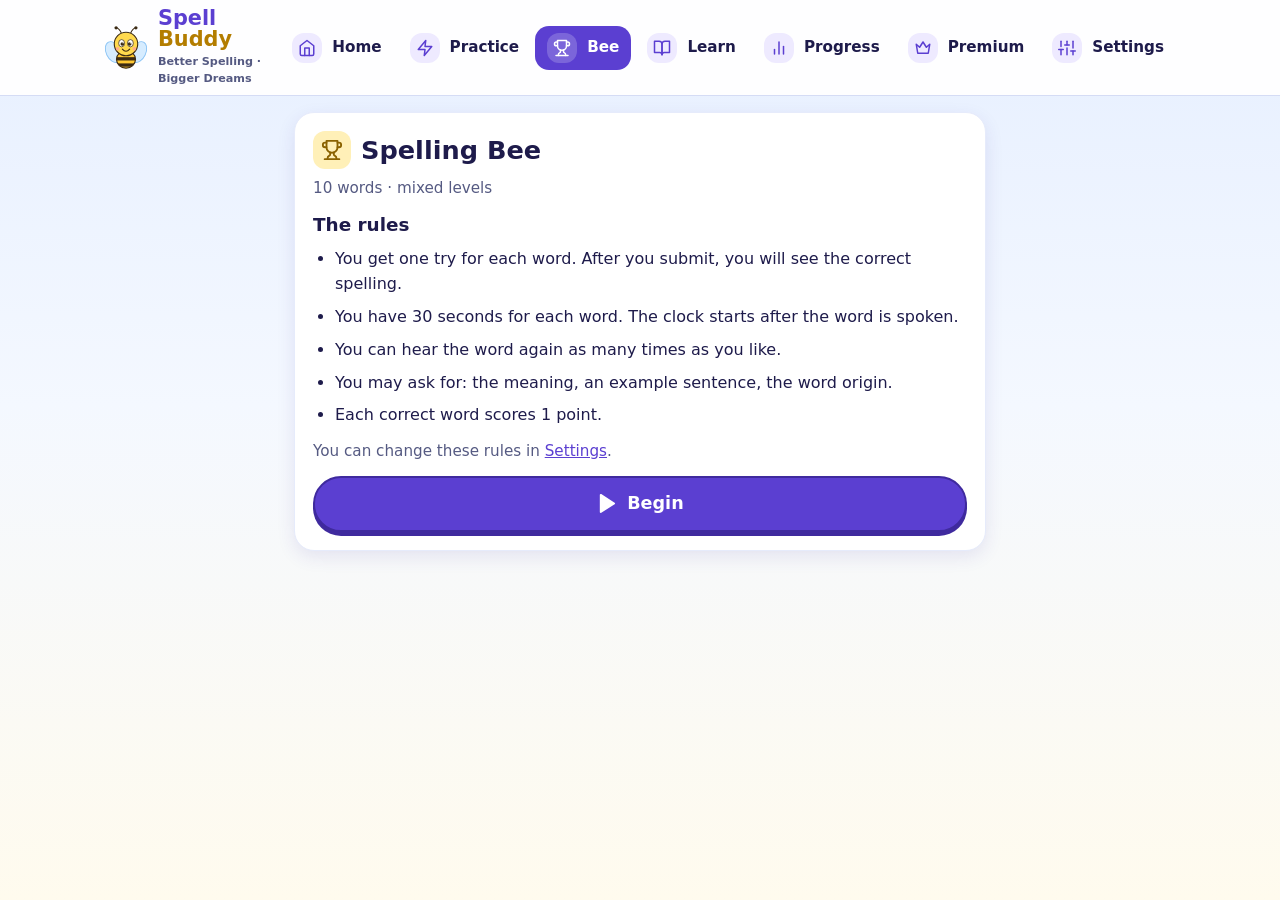
==== frontend/bee.html @ 81fe0459 "Spell Buddy frontend" ====
<!DOCTYPE html>
<html lang="en">
<head>
  <meta charset="UTF-8">
  <meta name="viewport" content="width=device-width, initial-scale=1">
  <title>Spelling Bee · Spell Buddy</title>
  <link rel="icon" href="assets/bee.svg" type="image/svg+xml">
  <link rel="stylesheet" href="css/style.css">
  <link rel="stylesheet" href="css/practice.css">
  <link rel="stylesheet" href="css/bee.css">
  <link rel="stylesheet" href="css/responsive.css">
  <link rel="stylesheet" href="css/icons.css">
</head>
<body>
<header id="site-header" class="site-header"></header>
<main class="container">

  <section id="loading" class="card" aria-busy="true">
    <span class="skeleton block"></span>
    <span class="skeleton line"></span>
    <span class="skeleton line"></span>
  </section>

  <section id="ready" class="card" hidden>
    <h1 class="with-ico">
      <span class="h-badge c-yellow" aria-hidden="true"><svg class="icon" focusable="false"><use href="assets/icons.svg#trophy"/></svg></span>
      <span id="readyTitle">Spelling Bee</span>
    </h1>
    <p id="readyInfo" class="muted"></p>
    <h2>The rules</h2>
    <ul id="rulesList" class="rules"></ul>
    <p class="muted">You can change these rules in <a href="settings.html">Settings</a>.</p>
    <p id="speechWarning" class="warn" hidden>This browser cannot speak words aloud. Try Chrome, Edge or Safari.</p>
    <button id="beginBtn" class="btn primary big" type="button">
      <svg class="icon fill" aria-hidden="true" focusable="false"><use href="assets/icons.svg#play"/></svg>
      <span>Begin</span>
    </button>
  </section>

  <section id="play" class="card" hidden>
    <div class="session-top">
      <a class="back" href="index.html">
        <svg class="icon" aria-hidden="true" focusable="false"><use href="assets/icons.svg#arrow-left"/></svg>
        <span>Home</span>
      </a>
      <span id="progress" class="pill"></span>
    </div>
    <div id="progressTrack" class="bar purple" role="progressbar" aria-label="Round progress" aria-valuemin="0" aria-valuemax="100" aria-valuenow="0">
      <span id="barFill" class="bar-fill"></span>
    </div>
    <p id="scoreboard" class="scoreboard" hidden></p>
    <div id="timerBox" class="timer" hidden>
      <div id="timerBar" class="timer-bar"></div>
      <span id="timerText" class="timer-text"></span>
    </div>

    <button id="hearBtn" class="btn accent big" type="button">
      <svg class="icon" aria-hidden="true" focusable="false"><use href="assets/icons.svg#volume"/></svg>
      <span>Hear the word again</span>
    </button>
    <div class="helpers">
      <button id="meaningBtn" class="btn small" type="button"><svg class="icon" aria-hidden="true" focusable="false"><use href="assets/icons.svg#book"/></svg><span>Meaning</span></button>
      <button id="sentenceBtn" class="btn small" type="button"><svg class="icon" aria-hidden="true" focusable="false"><use href="assets/icons.svg#message"/></svg><span>Sentence</span></button>
      <button id="originBtn" class="btn small" type="button" hidden><svg class="icon" aria-hidden="true" focusable="false"><use href="assets/icons.svg#globe"/></svg><span>Origin</span></button>
    </div>
    <p id="aidText" class="aid" hidden></p>

    <label for="answer" class="muted">Spell the word you heard</label>
    <input id="answer" class="answer" type="text" autocomplete="off" autocapitalize="off" autocorrect="off" spellcheck="false">
    <p id="feedback" class="feedback" role="status" aria-live="polite"></p>
    <p id="compLine" class="comp-line" role="status" aria-live="polite" hidden></p>
    <button id="actionBtn" class="btn primary big" type="button">
      <svg class="icon" aria-hidden="true" focusable="false"><use href="assets/icons.svg#check"/></svg>
      <span>Submit</span>
    </button>
  </section>

  <section id="done" class="card center" hidden>
    <img class="mascot bob" src="assets/bee.svg" width="90" height="97" alt="">
    <h2 id="doneTitle">Round complete</h2>
    <p id="scoreText" class="score"></p>
    <p id="matchResult" class="match-result" hidden></p>
    <div id="missedBox" hidden>
      <h2>Words to practise</h2>
      <ul id="missedList" class="missed"></ul>
    </div>
    <a id="playAgain" class="btn primary big" href="bee.html">Play again</a>
    <a class="btn big ghost" href="index.html">Home</a>
  </section>

  <section id="error" class="card" hidden>
    <p id="errorMsg"></p>
    <a class="btn primary" href="index.html">Back home</a>
  </section>

</main>
<script type="module" src="js/app.js"></script>
<script type="module" src="js/bee.js"></script>
</body>
</html>
---- frontend/css/style.css ----
:root{
  --purple:#5b3fd1;--purple-dark:#3f2a9e;--purple-soft:#eeeaff;
  --yellow:#ffc933;--yellow-dark:#c99400;--yellow-soft:#fff3c4;
  --ink:#1e1b4b;--muted:#555a82;--card:#fff;--line:#d5dcf5;
  --good:#15803d;--good-soft:#dcfce7;
  --bad:#b45309;--bad-soft:#ffedd5;
  --warn:#9a5b00;
  --radius:20px;--radius-sm:14px;
  --shadow:0 6px 18px rgba(63,42,158,.10);
  --font:"Segoe UI Rounded","Nunito","Segoe UI",system-ui,-apple-system,Roboto,sans-serif;
}
*{box-sizing:border-box}
[hidden]{display:none!important}
html{-webkit-text-size-adjust:100%}
body{margin:0;min-height:100vh;font-family:var(--font);color:var(--ink);line-height:1.55;background:linear-gradient(180deg,#e6efff 0%,#f4f8ff 45%,#fffbee 100%);background-attachment:fixed}
h1{font-size:1.6rem;line-height:1.2;margin:0 0 8px;font-weight:900}
h2{font-size:1.15rem;margin:0 0 8px;font-weight:900}
p{margin:0 0 10px}
a{color:var(--purple)}
img{max-width:100%;height:auto}
:focus-visible{outline:3px solid var(--purple);outline-offset:3px}

.container{max-width:640px;margin:0 auto;padding:16px 14px 40px}
.muted{color:var(--muted);font-size:.95rem}
.center{text-align:center}
.warn{color:var(--warn);font-weight:700}

/* ---------- header and navigation ---------- */
.site-header{position:sticky;top:0;z-index:50;background:rgba(255,255,255,.96);border-bottom:1px solid var(--line)}
.nav{max-width:1100px;margin:0 auto;padding:8px 14px;display:flex;align-items:center;gap:12px;position:relative}
.brand{display:flex;align-items:center;gap:10px;text-decoration:none;color:var(--ink);margin-right:auto}
.brand img{width:44px;height:48px}
.brand-name{display:block;font-weight:900;font-size:1.3rem;line-height:1;color:var(--purple)}
.brand-name b{color:#b37d00}
.brand small{display:block;font-size:.7rem;color:var(--muted);font-weight:700;margin-top:3px}

.nav-toggle{display:inline-flex;align-items:center;gap:10px;min-height:48px;padding:0 16px;border:2px solid var(--purple);background:var(--purple-soft);color:var(--purple-dark);border-radius:999px;font:inherit;font-weight:800;cursor:pointer}
.burger{position:relative;display:inline-block;width:20px;height:14px}
.burger i{position:absolute;left:0;width:100%;height:3px;border-radius:3px;background:currentColor;transition:transform .25s,opacity .2s,top .25s}
.burger i:nth-child(1){top:0}
.burger i:nth-child(2){top:5.5px}
.burger i:nth-child(3){top:11px}
.nav-toggle[aria-expanded="true"] .burger i:nth-child(1){top:5.5px;transform:rotate(45deg)}
.nav-toggle[aria-expanded="true"] .burger i:nth-child(2){opacity:0}
.nav-toggle[aria-expanded="true"] .burger i:nth-child(3){top:5.5px;transform:rotate(-45deg)}

.nav-menu{position:absolute;top:calc(100% + 6px);left:12px;right:12px;z-index:60;display:grid;grid-template-columns:repeat(2,1fr);gap:8px;padding:12px;background:#fff;border:2px solid var(--line);border-radius:var(--radius);box-shadow:0 18px 40px rgba(30,27,75,.28);opacity:0;visibility:hidden;transform:translateY(-10px) scale(.98);transform-origin:top right;transition:opacity .2s,transform .2s,visibility .2s}
.nav-menu.open{opacity:1;visibility:visible;transform:none}
.nav-menu a{display:flex;align-items:center;gap:10px;min-height:56px;padding:8px 12px;border-radius:var(--radius-sm);text-decoration:none;color:var(--ink);font-weight:800;background:#f4f6ff}
.nav-menu a .ico{display:grid;place-items:center;flex:none;width:38px;height:38px;border-radius:12px;background:#fff;font-size:1.25rem;box-shadow:0 1px 0 var(--line)}
.nav-menu a[aria-current="page"]{background:var(--purple);color:#fff}
.nav-menu a:last-child:nth-child(odd){grid-column:1/-1}
.nav-backdrop{position:fixed;inset:0;z-index:40;background:rgba(30,27,75,.4);opacity:0;visibility:hidden;transition:opacity .2s,visibility .2s}
.nav-backdrop.show{opacity:1;visibility:visible}

@media (max-width:419px){.brand small{display:none}}
@media (min-width:600px){.nav-menu{left:auto;right:14px;width:380px}}
@media (min-width:980px){
  .nav-toggle,.nav-backdrop{display:none}
  .nav-menu{position:static;width:auto;display:flex;gap:4px;padding:0;background:none;border:0;box-shadow:none;opacity:1;visibility:visible;transform:none}
  .nav-menu a{min-height:44px;padding:6px 12px;background:none;font-size:.95rem}
  .nav-menu a .ico{width:30px;height:30px;font-size:1rem;background:var(--purple-soft);box-shadow:none}
  .nav-menu a:hover{background:var(--purple-soft)}
  .nav-menu a[aria-current="page"]{background:var(--purple);color:#fff}
  .nav-menu a:last-child:nth-child(odd){grid-column:auto}
}

/* ---------- cards, buttons ---------- */
.card{background:var(--card);border:1px solid #e6ebfb;border-radius:var(--radius);padding:18px;box-shadow:var(--shadow);margin-bottom:16px;animation:rise .4s ease both}
.pill{display:inline-block;background:var(--purple-soft);color:var(--purple-dark);font-weight:800;padding:4px 12px;border-radius:999px;font-size:.9rem}
.btn{display:inline-flex;align-items:center;justify-content:center;gap:8px;min-height:50px;padding:10px 20px;border:2px solid var(--purple);background:#fff;color:var(--purple-dark);border-radius:999px;font:inherit;font-size:1rem;font-weight:800;text-decoration:none;text-align:center;cursor:pointer;transition:transform .08s,box-shadow .08s,background .15s}
.btn:hover{background:var(--purple-soft)}
.btn:active{transform:translateY(2px)}
.btn.primary{background:var(--purple);border-color:var(--purple-dark);color:#fff;box-shadow:0 4px 0 var(--purple-dark)}
.btn.primary:hover{background:#6a4fe0}
.btn.primary:active{transform:translateY(3px);box-shadow:0 1px 0 var(--purple-dark)}
.btn.accent{background:var(--yellow);border-color:var(--yellow-dark);color:#3b2a00;box-shadow:0 4px 0 var(--yellow-dark)}
.btn.accent:hover{background:#ffd65c}
.btn.accent:active{transform:translateY(3px);box-shadow:0 1px 0 var(--yellow-dark)}
.btn.ghost{border-color:var(--line);color:var(--muted);background:transparent}
.btn.small{min-height:44px;padding:6px 16px;font-size:.95rem}
.btn.big{display:flex;width:100%;margin-top:12px;min-height:56px;font-size:1.1rem}
.btn:disabled{opacity:.5;cursor:not-allowed;box-shadow:none}

/* ---------- level chips ---------- */
.chips{border:0;padding:0;margin:12px 0;display:grid;grid-template-columns:repeat(2,1fr);gap:8px}
.chips legend{font-weight:800;margin-bottom:6px;padding:0}
.chips.row3{grid-template-columns:repeat(3,1fr)}
.chips.row4{grid-template-columns:repeat(4,1fr)}
.chip{position:relative;display:block}
.chip input{position:absolute;opacity:0;width:100%;height:100%;margin:0;cursor:pointer}
.chip span{display:block;text-align:center;border:2px solid var(--line);border-radius:999px;padding:11px 4px;font-weight:800;font-size:.95rem;background:#fff;color:var(--ink)}
.chip input:checked+span{border-color:var(--purple);background:var(--purple);color:#fff}
.chip input:focus-visible+span{outline:3px solid var(--purple);outline-offset:3px}

/* ---------- progress bar ---------- */
.bar{height:16px;background:#e3e8fb;border-radius:999px;overflow:hidden}
.bar-fill{display:block;height:100%;width:0;border-radius:999px;background:linear-gradient(90deg,#22c55e,#16a34a);transition:width .5s ease}
.bar.purple .bar-fill{background:linear-gradient(90deg,#8a6cff,var(--purple))}

/* ---------- skeleton and mascot ---------- */
.skeleton{display:block;border-radius:10px;background:linear-gradient(90deg,#e8ebfa 25%,#f5f6fd 50%,#e8ebfa 75%);background-size:200% 100%;animation:shine 1.2s infinite}
.skeleton.block{height:90px;margin-bottom:12px}
.skeleton.line{height:16px;margin:8px 0}
.mascot{display:block}
.bob{animation:bob 3.2s ease-in-out infinite}

@keyframes shine{to{background-position:-200% 0}}
@keyframes rise{from{opacity:0;transform:translateY(10px)}to{opacity:1;transform:none}}
@keyframes bob{0%,100%{transform:translateY(0)}50%{transform:translateY(-6px)}}
@keyframes pop{0%{transform:scale(.92);opacity:.4}60%{transform:scale(1.04)}100%{transform:scale(1);opacity:1}}
@media (prefers-reduced-motion:reduce){*,*::before,*::after{animation:none!important;transition:none!important}}
---- frontend/css/practice.css ----
.session-top{display:flex;justify-content:space-between;align-items:center;gap:8px;margin-bottom:10px}
.back{display:inline-flex;align-items:center;min-height:44px;font-weight:800;text-decoration:none}
.prompt{text-align:center;font-weight:800;color:var(--muted);margin:14px 0 0}
.ready-card{text-align:center}
.ready-card .mascot{margin:0 auto 8px;width:110px}

.speaker{display:flex;flex-direction:column;align-items:center;gap:10px;margin:8px auto 16px;padding:0;background:none;border:0;font:inherit;font-weight:800;color:var(--purple-dark);cursor:pointer}
.speaker-icon{display:grid;place-items:center;width:112px;height:112px;border-radius:50%;font-size:3rem;color:#fff;background:radial-gradient(circle at 30% 25%,#8a6cff,var(--purple));box-shadow:0 8px 0 var(--purple-dark),0 14px 24px rgba(63,42,158,.35);transition:transform .1s,box-shadow .1s}
.speaker:active .speaker-icon{transform:translateY(5px);box-shadow:0 3px 0 var(--purple-dark)}
.speaker:focus-visible{outline:3px solid var(--purple);outline-offset:6px;border-radius:24px}

.helpers{display:flex;flex-wrap:wrap;justify-content:center;gap:8px;margin:8px 0}
.aid{background:var(--purple-soft);border-radius:var(--radius-sm);padding:10px 14px;margin:8px 0}
.answer{width:100%;margin:8px 0;padding:16px;font:inherit;font-size:1.6rem;font-weight:800;text-align:center;color:var(--ink);background:#fff;border:3px solid var(--line);border-radius:var(--radius)}
.answer:focus{outline:none;border-color:var(--purple);box-shadow:0 0 0 4px rgba(91,63,209,.2)}
.answer:disabled{background:#f1f2f9}

.feedback{min-height:1.8em;margin:10px 0;border-radius:var(--radius-sm);font-weight:800;text-align:center}
.feedback:not(:empty){padding:10px 12px}
.feedback.good{background:var(--good-soft);color:#14532d;animation:pop .35s}
.feedback.bad{background:var(--bad-soft);color:#7c2d12;animation:pop .35s}
.feedback.warn{background:var(--yellow-soft);color:#6b4500}

.score{margin:0;text-align:center;font-size:3.2rem;font-weight:900;color:var(--purple-dark)}
.missed{padding-left:22px}
---- frontend/css/bee.css ----
.rules{padding-left:22px;margin:8px 0 12px}
.rules li{margin:8px 0}
.timer{position:relative;height:34px;margin:0 0 12px;overflow:hidden;border-radius:999px;background:#e3e8fb}
.timer-bar{width:100%;height:100%;background:#a5b4fc;transition:width 1s linear}
.timer.low .timer-bar{background:#fdba74}
.timer-text{position:absolute;inset:0;display:grid;place-items:center;font-weight:900}
.scoreboard{margin:0 0 12px;padding:8px;border-radius:var(--radius-sm);background:var(--yellow-soft);text-align:center;font-weight:900;font-size:1.1rem}
.comp-line{margin:4px 0 8px;text-align:center;font-weight:800}
.match-result{margin:8px 0 16px;text-align:center;font-weight:900;font-size:1.2rem}
.check-row{display:flex;align-items:center;gap:10px;min-height:48px;font-weight:700}
.check-row input{flex:none;width:24px;height:24px;accent-color:var(--purple)}
.num-input{width:100%;padding:12px;font:inherit;font-size:1rem;color:var(--ink);background:#fff;border:2px solid var(--line);border-radius:var(--radius-sm)}
.num-input:focus{outline:none;border-color:var(--purple);box-shadow:0 0 0 4px rgba(91,63,209,.2)}
.section-title{margin-top:22px}
---- frontend/css/responsive.css ----
@media (min-width:700px){
  .container{max-width:720px}
  .hero-card{grid-template-columns:auto 1fr;gap:24px;padding:24px 28px;text-align:left;justify-items:start}
  .hero-card .mascot{width:190px}
  .hero-text h1{font-size:2.2rem}
  .tiles{grid-template-columns:repeat(3,1fr)}
  .tile:nth-child(5):last-child{grid-column:auto}
  .mini-stats,.stats{grid-template-columns:repeat(4,1fr)}
  .word-list{grid-template-columns:repeat(3,1fr)}
}
@media (min-width:900px){
  .container.wide{max-width:1040px}
  .tiles{grid-template-columns:repeat(5,1fr)}
}
@media (max-width:359px){
  h1{font-size:1.4rem}
  .speaker-icon{width:96px;height:96px;font-size:2.6rem}
}
---- frontend/css/icons.css ----
/* ---------- base icon ---------- */
.icon{width:1.25em;height:1.25em;flex:none;fill:none;stroke:currentColor;stroke-width:2;stroke-linecap:round;stroke-linejoin:round}
.icon.fill{fill:currentColor}
.btn .icon{width:1.2em;height:1.2em}
.btn.big .icon{width:1.3em;height:1.3em}

/* ---------- colour chips (shared) ---------- */
.c-purple{background:#e6e0ff;color:#5b3fd1}
.c-green{background:#d4f5df;color:#15803d}
.c-orange{background:#ffe8cc;color:#c2410c}
.c-blue{background:#d6ebff;color:#1d6fc4}
.c-yellow{background:#fff0b8;color:#8a6200}

/* ---------- headings with an icon badge ---------- */
.with-ico{display:flex;align-items:center;gap:10px}
.h-badge{display:grid;place-items:center;flex:none;width:38px;height:38px;border-radius:12px}
.h-badge .icon{width:22px;height:22px}
h2.with-ico .h-badge{width:34px;height:34px}
h2.with-ico .h-badge .icon{width:19px;height:19px}

/* ---------- navigation ---------- */
.nav-menu a .ico{background:#fff;color:var(--purple)}
.nav-menu a .ico .icon{width:22px;height:22px}
.nav-menu a[aria-current="page"] .ico{background:rgba(255,255,255,.18);color:#fff;box-shadow:none}
@media (min-width:980px){
  .nav-menu a .ico{background:var(--purple-soft)}
  .nav-menu a .ico .icon{width:18px;height:18px}
  .nav-menu a[aria-current="page"] .ico{background:rgba(255,255,255,.2)}
}

/* ---------- home ---------- */
.goal-ico{background:linear-gradient(135deg,#ffd94d,#f5a700);color:#fff;box-shadow:0 6px 12px rgba(245,167,0,.3)}
.goal-ico .icon{width:26px;height:26px}
.tile-ico{display:grid;place-items:center;width:48px;height:48px;border-radius:14px;color:#fff;box-shadow:0 6px 12px rgba(30,27,75,.18)}
.tile-ico .icon{width:26px;height:26px}
.t-purple .tile-ico{background:linear-gradient(135deg,#8a6cff,#5b3fd1)}
.t-blue .tile-ico{background:linear-gradient(135deg,#4aa8ff,#1d6fc4)}
.t-yellow .tile-ico{background:linear-gradient(135deg,#ffd94d,#e59a00)}
.t-green .tile-ico{background:linear-gradient(135deg,#34d399,#15803d)}
.t-pink .tile-ico{background:linear-gradient(135deg,#ff7ab0,#d6336c)}
.tile-go{color:var(--purple-dark)}
.tile-go .icon{width:18px;height:18px}
.mini-ico{display:grid;place-items:center;flex:none;width:42px;height:42px;border-radius:12px}
.mini-ico .icon{width:22px;height:22px}
.tip{display:flex;align-items:center;justify-content:center;gap:8px;color:var(--muted);font-size:.92rem}
.tip .icon{width:18px;height:18px;color:var(--yellow-dark)}

/* ---------- practice and bee ---------- */
.speaker-icon .icon{width:54px;height:54px;stroke-width:2.2}
.speaker.speaking .speaker-icon{animation:ring 1.3s ease-out infinite}
.btn.speaking .icon{animation:beat .8s ease-in-out infinite}
.feedback{display:flex;align-items:center;justify-content:center;gap:10px;text-align:left}
.fb-ico{display:grid;place-items:center;flex:none;width:30px;height:30px;border-radius:50%;background:rgba(255,255,255,.75)}
.fb-ico .icon{width:18px;height:18px}
.comp-line{display:flex;align-items:center;justify-content:center;gap:8px}
.comp-line .icon{width:22px;height:22px;color:var(--purple)}

/* ---------- learn ---------- */
.round-btn{display:grid;place-items:center}
.round-btn .icon{width:26px;height:26px}
.info dt{display:flex;align-items:center;gap:8px}
.info dt .icon{width:17px;height:17px;color:var(--purple)}

/* ---------- progress ---------- */
.stat-ico{display:grid;place-items:center;width:42px;height:42px;margin:0 auto 6px;border-radius:12px}
.stat-ico .icon{width:22px;height:22px}

/* ---------- settings and premium ---------- */
.flash{display:flex;align-items:center;justify-content:center;gap:8px}
.flash .icon{width:20px;height:20px}
.flash.fail{color:var(--bad)}
.perks li{display:flex;align-items:flex-start;gap:12px;padding:8px 0}
.perks li::before{content:none}
.perk-ico{display:grid;place-items:center;flex:none;width:26px;height:26px;margin-top:1px;border-radius:50%;background:#d4f5df;color:#15803d}
.perks.soon .perk-ico{background:var(--yellow-soft);color:#8a6200}
.perk-ico .icon{width:15px;height:15px;stroke-width:3}

@keyframes ring{
  0%{box-shadow:0 8px 0 var(--purple-dark),0 14px 24px rgba(63,42,158,.35),0 0 0 0 rgba(91,63,209,.45)}
  100%{box-shadow:0 8px 0 var(--purple-dark),0 14px 24px rgba(63,42,158,.35),0 0 0 22px rgba(91,63,209,0)}
}
@keyframes beat{0%,100%{transform:scale(1)}50%{transform:scale(1.18)}}
@media (prefers-reduced-motion:reduce){.speaker.speaking .speaker-icon,.btn.speaking .icon{animation:none!important}}
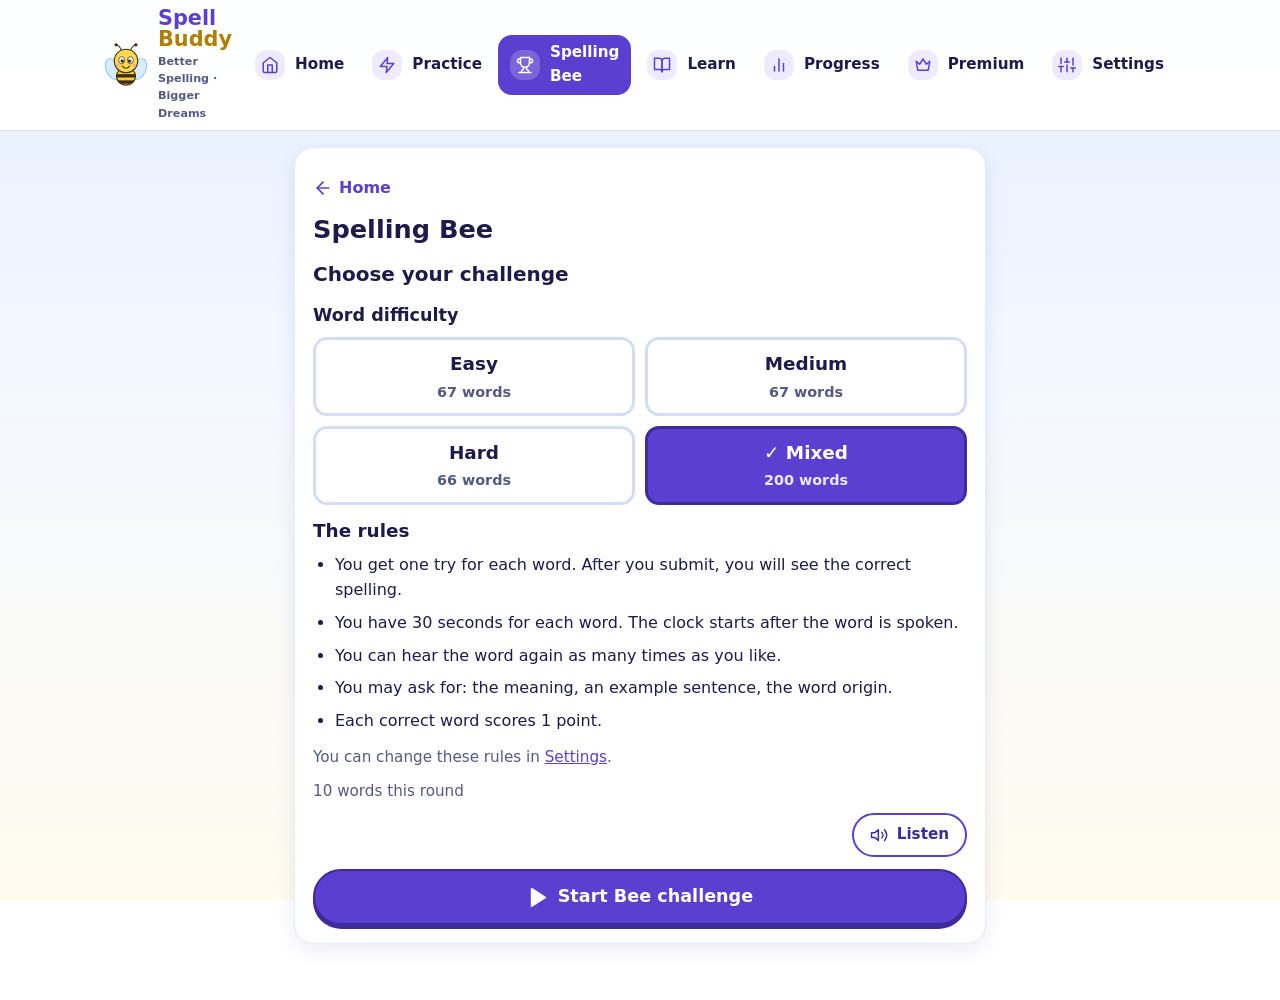
==== commit 3b3b3d23: "redesign" ====
--- a/frontend/bee.html
+++ b/frontend/bee.html
@@ -10,6 +10,7 @@
   <link rel="stylesheet" href="css/bee.css">
   <link rel="stylesheet" href="css/responsive.css">
   <link rel="stylesheet" href="css/icons.css">
+  <link rel="stylesheet" href="css/ui2.css">
 </head>
 <body>
 <header id="site-header" class="site-header"></header>
@@ -21,19 +22,48 @@
     <span class="skeleton line"></span>
   </section>
 
-  <section id="ready" class="card" hidden>
-    <h1 class="with-ico">
-      <span class="h-badge c-yellow" aria-hidden="true"><svg class="icon" focusable="false"><use href="assets/icons.svg#trophy"/></svg></span>
-      <span id="readyTitle">Spelling Bee</span>
-    </h1>
-    <p id="readyInfo" class="muted"></p>
+  <section id="ready" class="card setup" hidden>
+    <a class="back-link" href="index.html">
+      <svg class="icon" aria-hidden="true" focusable="false"><use href="assets/icons.svg#arrow-left"/></svg>
+      <span>Home</span>
+    </a>
+    <h1 id="readyTitle">Spelling Bee</h1>
+    <h2 id="chooseTitle" class="setup-h">Choose your challenge</h2>
+
+    <fieldset class="opts">
+      <legend id="levelLegend">Word difficulty</legend>
+      <div class="opt-grid">
+        <label class="opt"><input type="radio" name="level" value="easy"><span class="opt-face"><span class="opt-name">Easy</span><small class="opt-count"></small></span></label>
+        <label class="opt"><input type="radio" name="level" value="medium"><span class="opt-face"><span class="opt-name">Medium</span><small class="opt-count"></small></span></label>
+        <label class="opt"><input type="radio" name="level" value="hard"><span class="opt-face"><span class="opt-name">Hard</span><small class="opt-count"></small></span></label>
+        <label class="opt"><input type="radio" name="level" value="mixed"><span class="opt-face"><span class="opt-name">Mixed</span><small class="opt-count"></small></span></label>
+      </div>
+    </fieldset>
+
+    <fieldset id="strengthBox" class="opts" hidden>
+      <legend>Choose computer strength</legend>
+      <div class="opt-grid three">
+        <label class="opt"><input type="radio" name="strength" value="easy"><span class="opt-face"><span class="opt-name">Easy</span></span></label>
+        <label class="opt"><input type="radio" name="strength" value="medium"><span class="opt-face"><span class="opt-name">Medium</span></span></label>
+        <label class="opt"><input type="radio" name="strength" value="hard"><span class="opt-face"><span class="opt-name">Hard</span></span></label>
+      </div>
+    </fieldset>
+    <p id="matchExplain" class="explain" hidden>Word difficulty controls the words you get. Computer strength controls how strong your opponent is.</p>
+
     <h2>The rules</h2>
     <ul id="rulesList" class="rules"></ul>
     <p class="muted">You can change these rules in <a href="settings.html">Settings</a>.</p>
+    <p id="readyInfo" class="muted"></p>
     <p id="speechWarning" class="warn" hidden>This browser cannot speak words aloud. Try Chrome, Edge or Safari.</p>
+    <div class="listen-row">
+      <button id="listenSetup" class="btn small" type="button" data-say="Choose your word difficulty. Then press the start button. You get one try for each word.">
+        <svg class="icon" aria-hidden="true" focusable="false"><use href="assets/icons.svg#volume"/></svg>
+        <span>Listen</span>
+      </button>
+    </div>
     <button id="beginBtn" class="btn primary big" type="button">
       <svg class="icon fill" aria-hidden="true" focusable="false"><use href="assets/icons.svg#play"/></svg>
-      <span>Begin</span>
+      <span id="beginLabel">Start Bee challenge</span>
     </button>
   </section>
 
@@ -68,6 +98,7 @@
     <label for="answer" class="muted">Spell the word you heard</label>
     <input id="answer" class="answer" type="text" autocomplete="off" autocapitalize="off" autocorrect="off" spellcheck="false">
     <p id="feedback" class="feedback" role="status" aria-live="polite"></p>
+    <div id="correction" class="correction" tabindex="-1" aria-live="polite" hidden></div>
     <p id="compLine" class="comp-line" role="status" aria-live="polite" hidden></p>
     <button id="actionBtn" class="btn primary big" type="button">
       <svg class="icon" aria-hidden="true" focusable="false"><use href="assets/icons.svg#check"/></svg>
@@ -82,7 +113,7 @@
     <p id="matchResult" class="match-result" hidden></p>
     <div id="missedBox" hidden>
       <h2>Words to practise</h2>
-      <ul id="missedList" class="missed"></ul>
+      <ul id="missedList" class="missed missed-scroll"></ul>
     </div>
     <a id="playAgain" class="btn primary big" href="bee.html">Play again</a>
     <a class="btn big ghost" href="index.html">Home</a>
@@ -97,4 +128,4 @@
 <script type="module" src="js/app.js"></script>
 <script type="module" src="js/bee.js"></script>
 </body>
-</html>+</html>
--- a/frontend/css/practice.css
+++ b/frontend/css/practice.css
@@ -3,6 +3,8 @@
 .prompt{text-align:center;font-weight:800;color:var(--muted);margin:14px 0 0}
 .ready-card{text-align:center}
 .ready-card .mascot{margin:0 auto 8px;width:110px}
+
+.live-stats{margin:8px 0 0;text-align:center;font-size:.9rem;font-weight:700;color:var(--muted);min-height:1.4em}
 
 .speaker{display:flex;flex-direction:column;align-items:center;gap:10px;margin:8px auto 16px;padding:0;background:none;border:0;font:inherit;font-weight:800;color:var(--purple-dark);cursor:pointer}
 .speaker-icon{display:grid;place-items:center;width:112px;height:112px;border-radius:50%;font-size:3rem;color:#fff;background:radial-gradient(circle at 30% 25%,#8a6cff,var(--purple));box-shadow:0 8px 0 var(--purple-dark),0 14px 24px rgba(63,42,158,.35);transition:transform .1s,box-shadow .1s}
@@ -22,4 +24,16 @@
 .feedback.warn{background:var(--yellow-soft);color:#6b4500}
 
 .score{margin:0;text-align:center;font-size:3.2rem;font-weight:900;color:var(--purple-dark)}
-.missed{padding-left:22px}+
+/* session summary */
+.sum-grid{display:grid;grid-template-columns:repeat(2,1fr);gap:10px;margin:12px 0}
+.sum{padding:14px 8px;border-radius:var(--radius-sm);background:var(--purple-soft)}
+.sum strong{display:block;font-size:2rem;line-height:1.1;color:var(--purple-dark)}
+.sum span{font-size:.85rem;font-weight:700;color:var(--muted)}
+.sum.good{background:var(--good-soft)}
+.sum.good strong{color:#14532d}
+.sum.warm{background:var(--bad-soft)}
+.sum.warm strong{color:#7c2d12}
+.missed{padding-left:22px;text-align:left}
+.missed-scroll{max-height:260px;overflow:auto;margin:0 0 12px}
+@media (min-width:700px){.sum-grid{grid-template-columns:repeat(4,1fr)}}
--- a/frontend/css/ui2.css
+++ b/frontend/css/ui2.css
@@ -0,0 +1,75 @@
+/* Redesign layer: home page, activity setup screens, spelling correction. Loaded after style.css. */
+.sr-only{position:absolute;width:1px;height:1px;margin:-1px;padding:0;overflow:hidden;clip:rect(0 0 0 0);white-space:nowrap;border:0}
+
+/* ---------- home ---------- */
+.home-top{display:grid;justify-items:center;gap:12px;padding:6px 0 4px;text-align:center}
+.home-top .mascot{width:84px;height:auto}
+.home-top h1{margin:0;font-size:1.75rem;line-height:1.2}
+.btn.huge{display:flex;width:100%;max-width:440px;min-height:66px;margin:2px auto 0;font-size:1.3rem}
+.section-h{margin:20px 0 10px;font-size:1.1rem;color:var(--muted)}
+.act-grid{display:grid;grid-template-columns:repeat(2,1fr);gap:12px;margin:0 0 16px;padding:0;list-style:none}
+.act-grid li{display:flex}
+.act{position:relative;display:flex;flex-direction:column;gap:6px;width:100%;min-height:158px;padding:16px 14px;border-radius:var(--radius);color:var(--ink);text-decoration:none;box-shadow:var(--shadow);transition:transform .12s}
+.act:hover{transform:translateY(-2px)}
+.act strong{font-size:1.15rem;line-height:1.2}
+.act .d{font-size:1rem;line-height:1.35;color:#33375c}
+.act-ico{display:grid;place-items:center;width:48px;height:48px;border-radius:14px;color:#fff;box-shadow:0 6px 12px rgba(30,27,75,.18)}
+.act-ico .icon{width:26px;height:26px}
+.a-blue{background:#d6ebff}.a-blue .act-ico{background:linear-gradient(135deg,#4aa8ff,#1d6fc4)}
+.a-yellow{background:#fff0b8}.a-yellow .act-ico{background:linear-gradient(135deg,#ffd94d,#c98600)}
+.a-pink{background:#ffdbe8}.a-pink .act-ico{background:linear-gradient(135deg,#ff7ab0,#d6336c)}
+.a-green{background:#d4f5df}.a-green .act-ico{background:linear-gradient(135deg,#34d399,#15803d)}
+.act-badge{position:absolute;top:10px;right:10px;display:grid;place-items:center;min-width:28px;height:28px;padding:0 8px;border-radius:999px;background:var(--purple);color:#fff;font-size:.95rem;font-weight:900}
+.progress-strip .strip-head{display:flex;align-items:center;justify-content:space-between;gap:8px;margin-bottom:6px}
+.progress-strip h2{margin:0}
+.strip-link{font-weight:800}
+.strip-stats{display:grid;grid-template-columns:repeat(3,1fr);gap:8px;margin:12px 0 0}
+.strip-stats div{padding:8px 4px;border-radius:var(--radius-sm);background:#f4f6ff;text-align:center}
+.strip-stats dt{font-size:.9rem;color:var(--muted)}
+.strip-stats dd{margin:0;font-size:1.4rem;font-weight:900}
+@media (min-width:700px){.act-grid{grid-template-columns:repeat(4,1fr)}}
+
+/* ---------- activity setup screens ---------- */
+.back-link{display:inline-flex;align-items:center;gap:6px;min-height:44px;font-weight:800;text-decoration:none}
+.setup h1{margin:4px 0 6px}
+.setup-h{margin:14px 0 0;font-size:1.25rem}
+.opts{margin:12px 0;padding:0;border:0}
+.opts legend{margin-bottom:8px;padding:0;font-size:1.1rem;font-weight:900}
+.opt-grid{display:grid;grid-template-columns:repeat(2,1fr);gap:10px}
+.opt-grid.three{grid-template-columns:repeat(3,1fr)}
+.opt{position:relative;display:block}
+.opt input{position:absolute;inset:0;width:100%;height:100%;margin:0;opacity:0;cursor:pointer}
+.opt-face{display:flex;flex-direction:column;align-items:center;justify-content:center;gap:2px;min-height:72px;padding:10px 6px;border:3px solid var(--line);border-radius:var(--radius-sm);background:#fff;color:var(--ink);font-size:1.15rem;font-weight:900;text-align:center}
+.opt-face small{font-size:.9rem;font-weight:700;color:var(--muted)}
+.opt input:checked+.opt-face{border-color:var(--purple-dark);background:var(--purple);color:#fff}
+.opt input:checked+.opt-face small{color:#ece8ff}
+.opt input:checked+.opt-face .opt-name::before{content:"✓ "}
+.opt input:focus-visible+.opt-face{outline:3px solid var(--purple);outline-offset:3px}
+.opt input:disabled+.opt-face{opacity:.5}
+.explain{margin:10px 0;padding:10px 12px;border-radius:var(--radius-sm);background:var(--purple-soft);font-weight:700}
+.listen-row{display:flex;justify-content:flex-end;margin:2px 0 0}
+
+/* ---------- spelling correction ---------- */
+.correction{margin:10px 0}
+.correction:focus{outline:none}
+.fix{padding:12px;border:3px solid #fdba74;border-radius:var(--radius);background:#fffaf3}
+.fix-title{display:flex;align-items:center;gap:10px;margin:0 0 6px;font-size:1.2rem;color:#7c2d12}
+.fix-explain{margin:0 0 10px;font-size:1.15rem;font-weight:800}
+.fix-details{margin:0 0 10px;padding-left:20px;font-weight:700}
+.fix-block{margin-bottom:8px}
+.fix-label{margin:6px 0 4px;font-size:.95rem;font-weight:900;letter-spacing:.04em;text-transform:uppercase;color:var(--muted)}
+.fix-row{display:grid;grid-template-columns:repeat(var(--cols),minmax(0,1fr));gap:5px;max-width:calc(var(--cols) * 3.5rem)}
+.lt{position:relative;display:grid;place-items:center;min-width:0;aspect-ratio:1/1.1;border:3px solid var(--line);border-radius:10px;background:#f4f6ff;color:var(--ink);font-size:clamp(1.15rem,6.4vw,1.75rem);font-weight:900;line-height:1}
+.lt-missing{border-color:#15803d;background:#dcfce7;color:#14532d}
+.lt-extra{border-color:#c2410c;background:#ffedd5;color:#7c2d12}
+.lt-extra .ch{text-decoration:line-through;text-decoration-thickness:3px}
+.lt-substitute{border-color:#c2410c;background:#ffedd5;color:#7c2d12}
+.lt-substitute[data-side="correct"]{border-color:#15803d;background:#dcfce7;color:#14532d}
+.lt-swap{border-color:var(--purple);background:#eeeaff;color:#2e1a8f}
+.lt-gap{border-style:dashed;background:#fff}
+.mk{position:absolute;top:-9px;right:-7px;display:grid;place-items:center;min-width:20px;height:20px;border-radius:999px;background:var(--ink);color:#fff;font-size:.8rem;font-weight:900;line-height:1}
+.fix-legend{display:flex;flex-wrap:wrap;gap:6px 14px;margin:8px 0 0;font-size:.95rem;font-weight:700}
+.lg .mk{position:static;display:inline-grid;vertical-align:middle;margin-right:4px}
+.fix-actions{display:flex;flex-wrap:wrap;gap:8px;margin-top:12px}
+.retry{margin-top:12px;padding-top:4px;border-top:2px dashed var(--line)}
+@media (max-width:359px){.fix{padding:10px}.fix-row{gap:4px}}
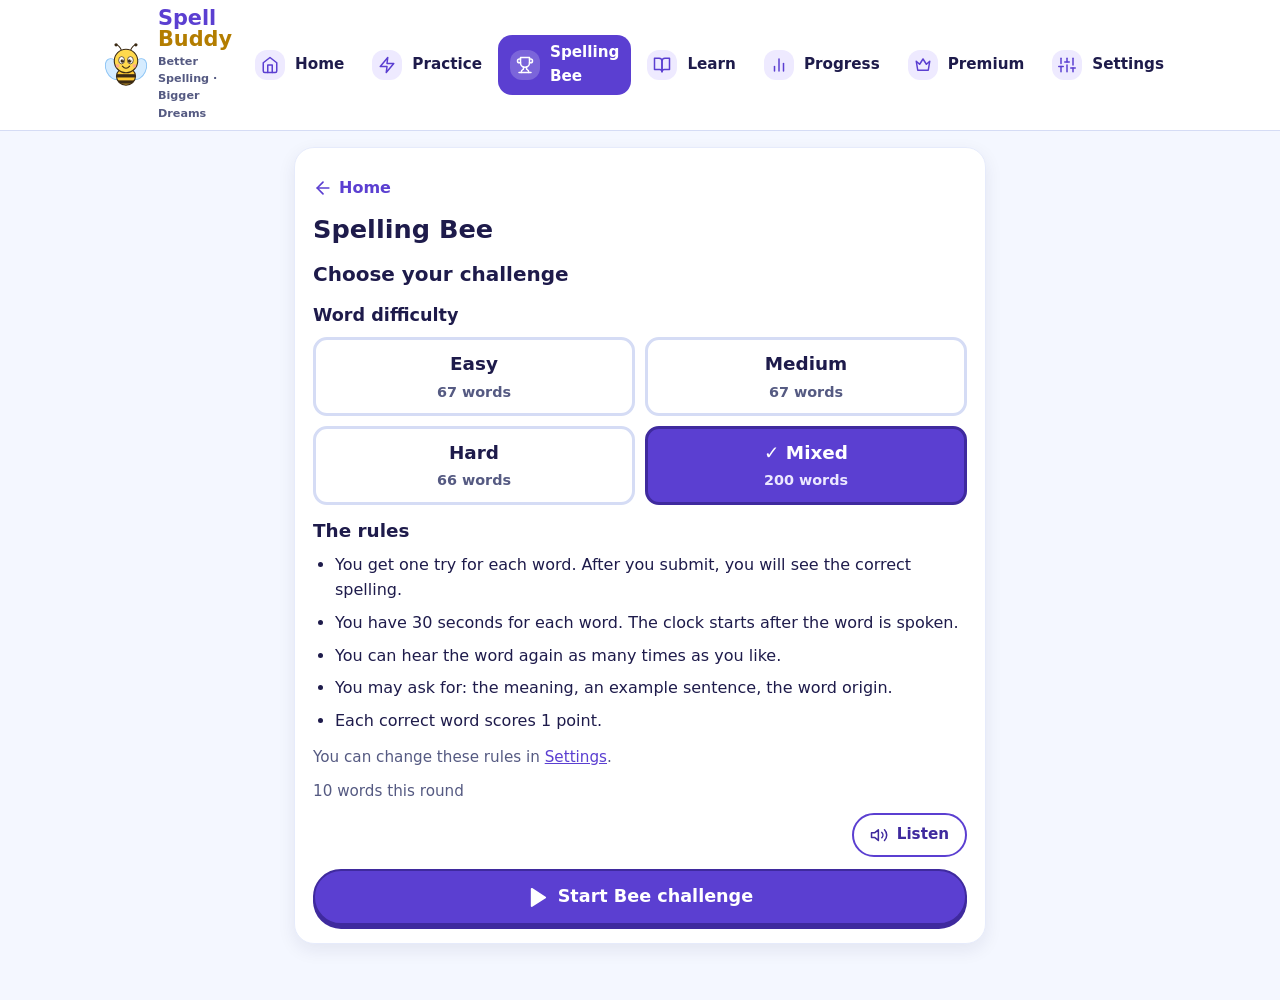
==== commit fdba1ee0: "keyboard and theme" ====
--- a/frontend/bee.html
+++ b/frontend/bee.html
@@ -11,6 +11,8 @@
   <link rel="stylesheet" href="css/responsive.css">
   <link rel="stylesheet" href="css/icons.css">
   <link rel="stylesheet" href="css/ui2.css">
+  <link rel="stylesheet" href="css/keyboard.css">
+  <link rel="stylesheet" href="css/theme.css">
 </head>
 <body>
 <header id="site-header" class="site-header"></header>
@@ -68,6 +70,7 @@
   </section>
 
   <section id="play" class="card" hidden>
+    <div class="play-stack">
     <div class="session-top">
       <a class="back" href="index.html">
         <svg class="icon" aria-hidden="true" focusable="false"><use href="assets/icons.svg#arrow-left"/></svg>
@@ -100,10 +103,12 @@
     <p id="feedback" class="feedback" role="status" aria-live="polite"></p>
     <div id="correction" class="correction" tabindex="-1" aria-live="polite" hidden></div>
     <p id="compLine" class="comp-line" role="status" aria-live="polite" hidden></p>
+    <div id="kbHost" class="kb" data-keyboard-input="answer" data-keyboard-action="actionBtn" hidden></div>
     <button id="actionBtn" class="btn primary big" type="button">
       <svg class="icon" aria-hidden="true" focusable="false"><use href="assets/icons.svg#check"/></svg>
       <span>Submit</span>
     </button>
+    </div>
   </section>
 
   <section id="done" class="card center" hidden>
--- a/frontend/css/ui2.css
+++ b/frontend/css/ui2.css
@@ -49,27 +49,13 @@
 .explain{margin:10px 0;padding:10px 12px;border-radius:var(--radius-sm);background:var(--purple-soft);font-weight:700}
 .listen-row{display:flex;justify-content:flex-end;margin:2px 0 0}
 
-/* ---------- spelling correction ---------- */
+/* ---------- wrong-answer feedback: Your Answer / Correct Spelling ---------- */
 .correction{margin:10px 0}
 .correction:focus{outline:none}
-.fix{padding:12px;border:3px solid #fdba74;border-radius:var(--radius);background:#fffaf3}
-.fix-title{display:flex;align-items:center;gap:10px;margin:0 0 6px;font-size:1.2rem;color:#7c2d12}
-.fix-explain{margin:0 0 10px;font-size:1.15rem;font-weight:800}
-.fix-details{margin:0 0 10px;padding-left:20px;font-weight:700}
-.fix-block{margin-bottom:8px}
-.fix-label{margin:6px 0 4px;font-size:.95rem;font-weight:900;letter-spacing:.04em;text-transform:uppercase;color:var(--muted)}
-.fix-row{display:grid;grid-template-columns:repeat(var(--cols),minmax(0,1fr));gap:5px;max-width:calc(var(--cols) * 3.5rem)}
-.lt{position:relative;display:grid;place-items:center;min-width:0;aspect-ratio:1/1.1;border:3px solid var(--line);border-radius:10px;background:#f4f6ff;color:var(--ink);font-size:clamp(1.15rem,6.4vw,1.75rem);font-weight:900;line-height:1}
-.lt-missing{border-color:#15803d;background:#dcfce7;color:#14532d}
-.lt-extra{border-color:#c2410c;background:#ffedd5;color:#7c2d12}
-.lt-extra .ch{text-decoration:line-through;text-decoration-thickness:3px}
-.lt-substitute{border-color:#c2410c;background:#ffedd5;color:#7c2d12}
-.lt-substitute[data-side="correct"]{border-color:#15803d;background:#dcfce7;color:#14532d}
-.lt-swap{border-color:var(--purple);background:#eeeaff;color:#2e1a8f}
-.lt-gap{border-style:dashed;background:#fff}
-.mk{position:absolute;top:-9px;right:-7px;display:grid;place-items:center;min-width:20px;height:20px;border-radius:999px;background:var(--ink);color:#fff;font-size:.8rem;font-weight:900;line-height:1}
-.fix-legend{display:flex;flex-wrap:wrap;gap:6px 14px;margin:8px 0 0;font-size:.95rem;font-weight:700}
-.lg .mk{position:static;display:inline-grid;vertical-align:middle;margin-right:4px}
-.fix-actions{display:flex;flex-wrap:wrap;gap:8px;margin-top:12px}
-.retry{margin-top:12px;padding-top:4px;border-top:2px dashed var(--line)}
-@media (max-width:359px){.fix{padding:10px}.fix-row{gap:4px}}
+.fix{display:grid;gap:10px;margin:0}
+.fix-item{padding:12px 14px;border:3px solid;border-radius:var(--radius-sm)}
+.fix-item dt{margin:0 0 4px;font-size:1rem;font-weight:800}
+.fix-item dd{margin:0;font-size:clamp(1.6rem,8vw,2.2rem);font-weight:900;line-height:1.15;letter-spacing:.02em;overflow-wrap:anywhere}
+.fix-answer{border-color:#c2410c;background:#ffedd5;color:#7c2d12}
+.fix-correct{border-color:#15803d;background:#dcfce7;color:#14532d}
+.fix-item dd.fix-empty{font-size:1.2rem;font-weight:700;font-style:italic;letter-spacing:0}
--- a/frontend/css/keyboard.css
+++ b/frontend/css/keyboard.css
@@ -0,0 +1,547 @@
+/* =========================================
+   SPELL BUDDY CUSTOM KEYBOARD
+========================================= */
+
+.kb {
+  margin: 8px -4px 0;
+  padding: 6px;
+  border: 2px solid var(--line);
+  border-radius: var(--radius-sm);
+  background: #eef0ff;
+
+  -webkit-user-select: none;
+  user-select: none;
+
+  touch-action: manipulation;
+}
+
+.kb[hidden] {
+  display: none;
+}
+
+.kb-rows {
+  display: grid;
+  gap: 5px;
+}
+
+.kb-row {
+  display: flex;
+  gap: 4px;
+}
+
+.kb-key {
+  flex: 1 1 0;
+  min-width: 0;
+  height: 46px;
+  padding: 0;
+
+  border: 2px solid var(--line);
+  border-bottom-width: 4px;
+  border-radius: 10px;
+
+  background: #fff;
+  color: var(--ink);
+
+  font: inherit;
+  font-size: 1.3rem;
+  font-weight: 800;
+  line-height: 1;
+
+  cursor: pointer;
+
+  -webkit-tap-highlight-color: transparent;
+  touch-action: manipulation;
+}
+
+.kb-key.down,
+.kb-key:active {
+  transform: translateY(2px);
+
+  border-bottom-width: 2px;
+  border-color: var(--purple);
+
+  background: var(--purple-soft);
+}
+
+.kb-key:disabled {
+  opacity: .45;
+  cursor: not-allowed;
+}
+
+.kb-key.kb-wide {
+  flex: 1.5 1 0;
+  font-size: .85rem;
+}
+
+.kb-key.kb-func {
+  background: #e7e2ff;
+  color: var(--purple-dark);
+  border-color: #c9bff5;
+}
+
+.kb-key .icon {
+  width: 1.5rem;
+  height: 1.5rem;
+  margin: 0 auto;
+}
+
+.kb-gap {
+  flex: .5 1 0;
+}
+
+.kb-enter {
+  display: block;
+  flex: none;
+
+  width: 100%;
+  height: 52px;
+  margin-top: 5px;
+
+  border-color: var(--purple-dark);
+  border-radius: 12px;
+
+  background: var(--purple);
+  color: #fff;
+
+  font-size: 1.1rem;
+  font-weight: 900;
+}
+
+.kb-enter.down,
+.kb-enter:active {
+  background: var(--purple-dark);
+  border-color: var(--purple-dark);
+  color: #fff;
+}
+
+.kb.kb-locked .kb-rows {
+  display: none;
+}
+
+.kb.kb-locked .kb-enter {
+  margin-top: 0;
+}
+
+
+/* =========================================
+   MOBILE KEYBOARD DOCK
+========================================= */
+
+body.kb-active .kb {
+  position: fixed;
+
+  z-index: 1000;
+
+  left: 50%;
+  bottom: env(safe-area-inset-bottom, 0px);
+
+  transform: translateX(-50%);
+
+  width: min(100%, 720px);
+
+  margin: 0;
+
+  border-radius: 16px 16px 0 0;
+  border-bottom: 0;
+
+  padding:
+    7px
+    max(8px, env(safe-area-inset-right))
+    calc(8px + env(safe-area-inset-bottom, 0px))
+    max(8px, env(safe-area-inset-left));
+
+  box-shadow: 0 -8px 24px rgba(25,25,55,.16);
+
+  max-height: 42vh;
+  max-height: 42dvh;
+
+  overflow-y: auto;
+  overscroll-behavior: contain;
+}
+
+body.kb-active .kb[hidden] {
+  display: none;
+}
+
+body.kb-active {
+  --kb-height: 250px;
+}
+
+body.kb-active .container {
+  padding-bottom: calc(var(--kb-height) + 24px);
+}
+
+body.kb-active .kb-key {
+  height: clamp(36px, 7.2vh, 46px);
+}
+
+body.kb-active .kb-enter {
+  height: clamp(42px, 8vh, 50px);
+}
+
+body.kb-active.kb-compact .kb-key {
+  height: 36px;
+}
+
+body.kb-active.kb-compact .kb-enter {
+  height: 42px;
+}
+
+@media (max-width: 380px) {
+  body.kb-active .kb {
+    padding-left: 5px;
+    padding-right: 5px;
+  }
+
+  .kb-row {
+    gap: 3px;
+  }
+
+  .kb-rows {
+    gap: 4px;
+  }
+
+  .kb-key {
+    border-radius: 8px;
+  }
+}
+
+@media (max-width: 339px) {
+  .kb-key {
+    font-size: 1.15rem;
+  }
+
+  .kb-key.kb-wide {
+    font-size: .78rem;
+  }
+}
+
+@media (max-height: 600px) {
+  .kb-key {
+    height: 42px;
+  }
+
+  .kb-enter {
+    height: 46px;
+  }
+}
+
+
+/* =========================================
+   COMPACT MOBILE CONTENT
+========================================= */
+
+body.kb-active .container {
+  padding: 8px 4px calc(var(--kb-height) + 24px);
+}
+
+body.kb-active .card {
+  padding: 10px 8px;
+  margin-bottom: 10px;
+}
+
+
+/* =========================================
+   PRACTICE AND BEE MODE
+========================================= */
+
+body.kb-active .play-stack {
+  display: grid;
+
+  grid-template-columns: auto minmax(0, 1fr);
+
+  column-gap: 8px;
+  align-items: center;
+
+  grid-template-areas:
+    "top top"
+    "bar bar"
+    "stat stat"
+    "timer timer"
+    "speak ans"
+    "help help"
+    "aid aid"
+    "fb fb"
+    "corr corr"
+    "comp comp"
+    "kb kb";
+}
+
+body.kb-active .play-stack > * {
+  min-width: 0;
+}
+
+body.kb-active .play-stack > .session-top {
+  grid-area: top;
+  margin-bottom: 6px;
+}
+
+body.kb-active .play-stack > #progressTrack {
+  grid-area: bar;
+  height: 10px;
+}
+
+body.kb-active .play-stack > #liveStats,
+body.kb-active .play-stack > #scoreboard {
+  grid-area: stat;
+  min-height: 0;
+  margin: 6px 0 0;
+  font-size: .9rem;
+}
+
+body.kb-active .play-stack > #timerBox {
+  grid-area: timer;
+  height: 28px;
+  margin: 6px 0 0;
+}
+
+body.kb-active .play-stack > #hearBtn {
+  grid-area: speak;
+  margin: 6px 0 0;
+}
+
+body.kb-active .play-stack > #answer {
+  grid-area: ans;
+  margin: 6px 0 0;
+}
+
+body.kb-active .play-stack > .helpers {
+  grid-area: help;
+  margin: 8px 0 0;
+  gap: 6px;
+}
+
+body.kb-active .play-stack > .helpers .btn {
+  min-height: 40px;
+  padding: 4px 12px;
+}
+
+body.kb-active .play-stack > #aidText {
+  grid-area: aid;
+  margin: 6px 0 0;
+}
+
+body.kb-active .play-stack > #feedback {
+  grid-area: fb;
+  min-height: 0;
+  margin: 6px 0 0;
+}
+
+body.kb-active .play-stack > #correction {
+  grid-area: corr;
+  margin: 6px 0 0;
+}
+
+body.kb-active .play-stack > #compLine {
+  grid-area: comp;
+  margin: 6px 0 0;
+}
+
+body.kb-active .play-stack > #kbHost {
+  grid-area: kb;
+}
+
+body.kb-active .play-stack > .prompt,
+body.kb-active .play-stack > .tip,
+body.kb-active .play-stack > #actionBtn {
+  display: none;
+}
+
+body.kb-active .play-stack > label[for="answer"] {
+  position: absolute;
+
+  width: 1px;
+  height: 1px;
+
+  margin: -1px;
+  padding: 0;
+
+  overflow: hidden;
+  clip: rect(0 0 0 0);
+
+  white-space: nowrap;
+  border: 0;
+}
+
+
+/* =========================================
+   PRACTICE SPEAKER
+========================================= */
+
+body.kb-active .speaker {
+  gap: 0;
+  margin: 0;
+}
+
+body.kb-active .speaker-icon {
+  width: 60px;
+  height: 60px;
+
+  box-shadow:
+    0 4px 0 var(--purple-dark),
+    0 8px 14px rgba(63,42,158,.3);
+}
+
+body.kb-active .speaker-icon .icon {
+  width: 32px;
+  height: 32px;
+}
+
+body.kb-active .speaker > span:not(.speaker-icon) {
+  position: absolute;
+
+  width: 1px;
+  height: 1px;
+
+  margin: -1px;
+
+  overflow: hidden;
+  clip: rect(0 0 0 0);
+
+  white-space: nowrap;
+}
+
+
+/* =========================================
+   BEE AND LEARN REPLAY BUTTONS
+========================================= */
+
+body.kb-active .play-stack > #hearBtn.btn,
+body.kb-active .try-stack > .hear-try {
+  position: relative;
+
+  display: grid;
+  place-items: center;
+
+  width: 64px;
+  min-width: 64px;
+
+  height: 64px;
+  min-height: 64px;
+
+  padding: 0;
+
+  border-radius: 16px;
+}
+
+body.kb-active .play-stack > #hearBtn.btn > span {
+  position: absolute;
+
+  width: 1px;
+  height: 1px;
+
+  margin: -1px;
+
+  overflow: hidden;
+  clip: rect(0 0 0 0);
+
+  white-space: nowrap;
+}
+
+body.kb-active .play-stack > #hearBtn.btn .icon,
+body.kb-active .try-stack > .hear-try .icon {
+  width: 30px;
+  height: 30px;
+}
+
+body.kb-active #hearBtn[data-left]::after {
+  content: attr(data-left);
+
+  position: absolute;
+
+  top: -8px;
+  right: -8px;
+
+  display: grid;
+  place-items: center;
+
+  min-width: 22px;
+  height: 22px;
+
+  padding: 0 5px;
+
+  border-radius: 999px;
+
+  background: var(--ink);
+  color: #fff;
+
+  font-size: .8rem;
+  font-weight: 900;
+}
+
+
+/* =========================================
+   ANSWER INPUT
+========================================= */
+
+body.kb-active .play-stack > .answer,
+body.kb-active .try-stack > .answer {
+  height: 64px;
+  padding: 0 10px;
+
+  font-size: 1.7rem;
+
+  border-radius: var(--radius-sm);
+}
+
+
+/* =========================================
+   LEARN MODE
+========================================= */
+
+.hear-try {
+  display: none;
+}
+
+body.kb-active .try-stack {
+  display: grid;
+
+  grid-template-columns: auto minmax(0, 1fr);
+
+  column-gap: 8px;
+  align-items: center;
+
+  grid-template-areas:
+    "lab lab"
+    "speak ans"
+    "fb fb"
+    "corr corr"
+    "kb kb";
+}
+
+body.kb-active .try-stack > * {
+  min-width: 0;
+}
+
+body.kb-active .try-stack > .try-label {
+  grid-area: lab;
+  margin: 8px 0 6px;
+}
+
+body.kb-active .try-stack > #hearTry {
+  grid-area: speak;
+}
+
+body.kb-active .try-stack > #tryInput {
+  grid-area: ans;
+  margin: 0;
+}
+
+body.kb-active .try-stack > #tryFeedback {
+  grid-area: fb;
+  min-height: 0;
+  margin: 6px 0 0;
+}
+
+body.kb-active .try-stack > #tryCorrection {
+  grid-area: corr;
+  margin: 6px 0 0;
+}
+
+body.kb-active .try-stack > #kbHost {
+  grid-area: kb;
+}
+
+body.kb-active .try-stack > #tryBtn {
+  display: none;
+}
--- a/frontend/css/theme.css
+++ b/frontend/css/theme.css
@@ -0,0 +1,423 @@
+
+/* ==========================================
+   SPELL BUDDY THEME SYSTEM
+   Light and dark appearance
+========================================== */
+
+/* LIGHT THEME — DEFAULT */
+
+:root {
+  color-scheme: light;
+
+  --page-bg: #f4f7ff;
+  --surface: #ffffff;
+  --surface-alt: #f2f4ff;
+  --ink: #1e1b4b;
+  --muted: #555a82;
+  --line: #d5dcf5;
+  --card: #ffffff;
+
+  --purple-soft: #eeeaff;
+  --yellow-soft: #fff3c4;
+
+  --good-soft: #dcfce7;
+  --bad-soft: #ffedd5;
+
+  --shadow: 0 6px 18px rgba(30, 27, 75, .08);
+}
+
+/* DARK THEME */
+
+:root[data-theme="dark"] {
+  color-scheme: dark;
+
+  --page-bg: #111323;
+  --surface: #1c2035;
+  --surface-alt: #262b43;
+  --ink: #f1f1ff;
+  --muted: #b3b8d3;
+  --line: #3b4261;
+  --card: #1c2035;
+
+  --purple-soft: #332b58;
+  --yellow-soft: #44391e;
+
+  --good-soft: #183c30;
+  --bad-soft: #493025;
+
+  --good: #6ee7a2;
+  --bad: #ffbd91;
+  --warn: #ffd477;
+
+  --shadow: 0 6px 20px rgba(0, 0, 0, .22);
+}
+
+/* PAGE BACKGROUND */
+
+body {
+  background: var(--page-bg);
+  color: var(--ink);
+}
+
+:root[data-theme="dark"] body {
+  background: linear-gradient(180deg, #111323 0%, #171a2c 100%);
+  background-attachment: fixed;
+}
+
+/* TEXT */
+
+:root[data-theme="dark"] .muted,
+:root[data-theme="dark"] .field-hint {
+  color: var(--muted);
+}
+
+:root[data-theme="dark"] a {
+  color: #b7a9ff;
+}
+
+/* HEADER AND NAVIGATION */
+
+:root[data-theme="dark"] .site-header {
+  background: rgba(24, 28, 47, .97);
+  border-color: var(--line);
+}
+
+:root[data-theme="dark"] .brand,
+:root[data-theme="dark"] .nav-menu a {
+  color: var(--ink);
+}
+
+:root[data-theme="dark"] .nav-menu {
+  background: var(--surface);
+  border-color: var(--line);
+}
+
+:root[data-theme="dark"] .nav-menu a {
+  background: var(--surface-alt);
+}
+
+:root[data-theme="dark"] .nav-menu a[aria-current="page"] {
+  background: var(--purple);
+  color: #fff;
+}
+
+:root[data-theme="dark"] .nav-toggle {
+  background: var(--purple-soft);
+  color: #d8d0ff;
+}
+
+:root[data-theme="dark"] .nav-backdrop {
+  background: rgba(0, 0, 0, .65);
+}
+
+/* CARDS AND PANELS */
+
+:root[data-theme="dark"] .card,
+:root[data-theme="dark"] .panel,
+:root[data-theme="dark"] .modal,
+:root[data-theme="dark"] .dialog {
+  background: var(--card);
+  color: var(--ink);
+  border-color: var(--line);
+  box-shadow: var(--shadow);
+}
+
+/* BUTTONS */
+
+:root[data-theme="dark"] .btn:not(.primary):not(.accent) {
+  background: var(--surface-alt);
+  color: var(--ink);
+  border-color: var(--line);
+}
+
+:root[data-theme="dark"] .btn.ghost {
+  background: transparent;
+  color: var(--muted);
+}
+
+:root[data-theme="dark"] .btn.primary {
+  color: #fff;
+}
+
+:root[data-theme="dark"] .btn.accent {
+  color: #302300;
+}
+
+/* INPUTS */
+
+:root[data-theme="dark"] input:not([type="checkbox"]):not([type="radio"]):not([type="range"]),
+:root[data-theme="dark"] textarea,
+:root[data-theme="dark"] select,
+:root[data-theme="dark"] .answer,
+:root[data-theme="dark"] .num-input,
+:root[data-theme="dark"] .select-input {
+  background: #252a42;
+  color: var(--ink);
+  border-color: var(--line);
+}
+
+:root[data-theme="dark"] input::placeholder,
+:root[data-theme="dark"] textarea::placeholder {
+  color: #a0a7c5;
+}
+
+:root[data-theme="dark"] input[type="checkbox"],
+:root[data-theme="dark"] input[type="radio"] {
+  accent-color: #a99aff;
+}
+
+:root[data-theme="dark"] option {
+  background: var(--surface);
+  color: var(--ink);
+}
+
+/* CHIPS AND SMALL LABELS */
+
+:root[data-theme="dark"] .chip span,
+:root[data-theme="dark"] .pill {
+  background: var(--purple-soft);
+  color: #d8d0ff;
+  border-color: var(--line);
+}
+
+/* LEARNING AND PRACTICE */
+
+:root[data-theme="dark"] .word-card,
+:root[data-theme="dark"] .learn-card,
+:root[data-theme="dark"] .practice-card,
+:root[data-theme="dark"] .question-card,
+:root[data-theme="dark"] .bee-card {
+  background: var(--surface);
+  color: var(--ink);
+  border-color: var(--line);
+}
+
+:root[data-theme="dark"] .correct,
+:root[data-theme="dark"] .feedback.correct {
+  background: var(--good-soft);
+  color: var(--good);
+}
+
+:root[data-theme="dark"] .incorrect,
+:root[data-theme="dark"] .feedback.incorrect {
+  background: var(--bad-soft);
+  color: var(--bad);
+}
+
+/* PROGRESS */
+
+:root[data-theme="dark"] .bar {
+  background: #343a55;
+}
+
+:root[data-theme="dark"] .progress-card {
+  background: var(--surface);
+  border-color: var(--line);
+}
+
+/* KEYBOARD */
+
+:root[data-theme="dark"] .custom-keyboard,
+:root[data-theme="dark"] .keyboard,
+:root[data-theme="dark"] .keyboard-container {
+  background: #191d30;
+  border-color: var(--line);
+}
+
+:root[data-theme="dark"] .keyboard button,
+:root[data-theme="dark"] .key {
+  background: #303650;
+  color: #fff;
+  border-color: #454d6d;
+}
+
+:root[data-theme="dark"] .keyboard button:active,
+:root[data-theme="dark"] .key:active {
+  background: var(--purple);
+}
+
+/* NOTIFICATIONS AND WALKTHROUGH */
+
+:root[data-theme="dark"] .toast,
+:root[data-theme="dark"] .tour,
+:root[data-theme="dark"] .save-bar {
+  background: var(--surface);
+  color: var(--ink);
+  border-color: var(--line);
+}
+
+/* ICON BACKGROUNDS */
+
+:root[data-theme="dark"] .h-badge,
+:root[data-theme="dark"] .ico {
+  background: var(--surface-alt);
+}
+
+/* FOCUS */
+
+:root[data-theme="dark"] :focus-visible {
+  outline-color: #b8aaff;
+}
+
+/* SMOOTH THEME TRANSITION */
+
+body,
+.site-header,
+.card,
+.btn,
+input,
+textarea,
+select,
+.nav-menu {
+  transition:
+    background-color .2s ease,
+    color .2s ease,
+    border-color .2s ease;
+}
+
+/* ACCESSIBILITY */
+
+@media (prefers-reduced-motion: reduce) {
+  body,
+  .site-header,
+  .card,
+  .btn,
+  input,
+  textarea,
+  select,
+  .nav-menu {
+    transition: none;
+  }
+}
+
+
+
+/* ==========================================
+   SPELL BUDDY — DARK MODE SURFACE CORRECTION
+   Fixes hardcoded light backgrounds and text.
+========================================== */
+
+:root[data-theme="dark"] {
+
+  /* Shared surface colours */
+  --light-surface: #252a42;
+  --light-surface-alt: #2b304a;
+  --light-text: #f1f1ff;
+}
+
+/* HOME PAGE AND STATISTICS */
+
+:root[data-theme="dark"] .strip-stats div,
+:root[data-theme="dark"] .stat,
+:root[data-theme="dark"] .mini,
+:root[data-theme="dark"] .info {
+  background: var(--light-surface) !important;
+  color: var(--ink) !important;
+  border-color: var(--line) !important;
+}
+
+:root[data-theme="dark"] .strip-stats dt {
+  color: var(--muted) !important;
+}
+
+:root[data-theme="dark"] .strip-stats dd {
+  color: var(--light-text) !important;
+}
+
+/* NAVIGATION */
+
+:root[data-theme="dark"] .nav-menu {
+  background: var(--surface) !important;
+  color: var(--ink) !important;
+}
+
+:root[data-theme="dark"] .nav-menu a:not([aria-current="page"]) {
+  background: var(--light-surface) !important;
+  color: var(--ink) !important;
+}
+
+:root[data-theme="dark"] .nav-menu a .ico {
+  background: var(--light-surface-alt) !important;
+}
+
+/* BUTTONS AND SELECTIONS */
+
+:root[data-theme="dark"] .btn:not(.primary):not(.accent),
+:root[data-theme="dark"] .tile-go,
+:root[data-theme="dark"] .chip span,
+:root[data-theme="dark"] .opt-face {
+  background: var(--light-surface) !important;
+  color: var(--ink) !important;
+  border-color: var(--line);
+}
+
+:root[data-theme="dark"] .chip input:checked + span,
+:root[data-theme="dark"] .opt input:checked + .opt-face {
+  background: var(--purple) !important;
+  color: #fff !important;
+  border-color: var(--purple-dark) !important;
+}
+
+/* LEARNING PAGE */
+
+:root[data-theme="dark"] .syl {
+  background: var(--light-surface) !important;
+  color: var(--ink) !important;
+  border-color: var(--line) !important;
+}
+
+:root[data-theme="dark"] .word-btn {
+  background: var(--surface) !important;
+  color: var(--ink) !important;
+  border-color: var(--line) !important;
+}
+
+/* PRACTICE AND BEE */
+
+:root[data-theme="dark"] .answer,
+:root[data-theme="dark"] .num-input,
+:root[data-theme="dark"] .select-input {
+  background: var(--light-surface) !important;
+  color: var(--ink) !important;
+  border-color: var(--line) !important;
+}
+
+:root[data-theme="dark"] .answer:disabled {
+  background: var(--light-surface-alt) !important;
+  color: var(--muted) !important;
+}
+
+/* CUSTOM KEYBOARD */
+
+:root[data-theme="dark"] .kb-key {
+  background: var(--light-surface-alt) !important;
+  color: var(--light-text) !important;
+  border-color: var(--line) !important;
+}
+
+/* SETTINGS AND WALKTHROUGH */
+
+:root[data-theme="dark"] .save-bar,
+:root[data-theme="dark"] .tour {
+  background: var(--surface) !important;
+  color: var(--ink) !important;
+  border-color: var(--line) !important;
+}
+
+/* ENSURE FORM LABELS REMAIN READABLE */
+
+:root[data-theme="dark"] label,
+:root[data-theme="dark"] legend {
+  color: var(--ink);
+}
+
+/* Preserve intentionally coloured buttons and indicators */
+:root[data-theme="dark"] .btn.primary,
+:root[data-theme="dark"] .btn.accent,
+:root[data-theme="dark"] .round-btn,
+:root[data-theme="dark"] .badge,
+:root[data-theme="dark"] .act-badge,
+:root[data-theme="dark"] .kb-enter {
+  color: #fff !important;
+}
+
